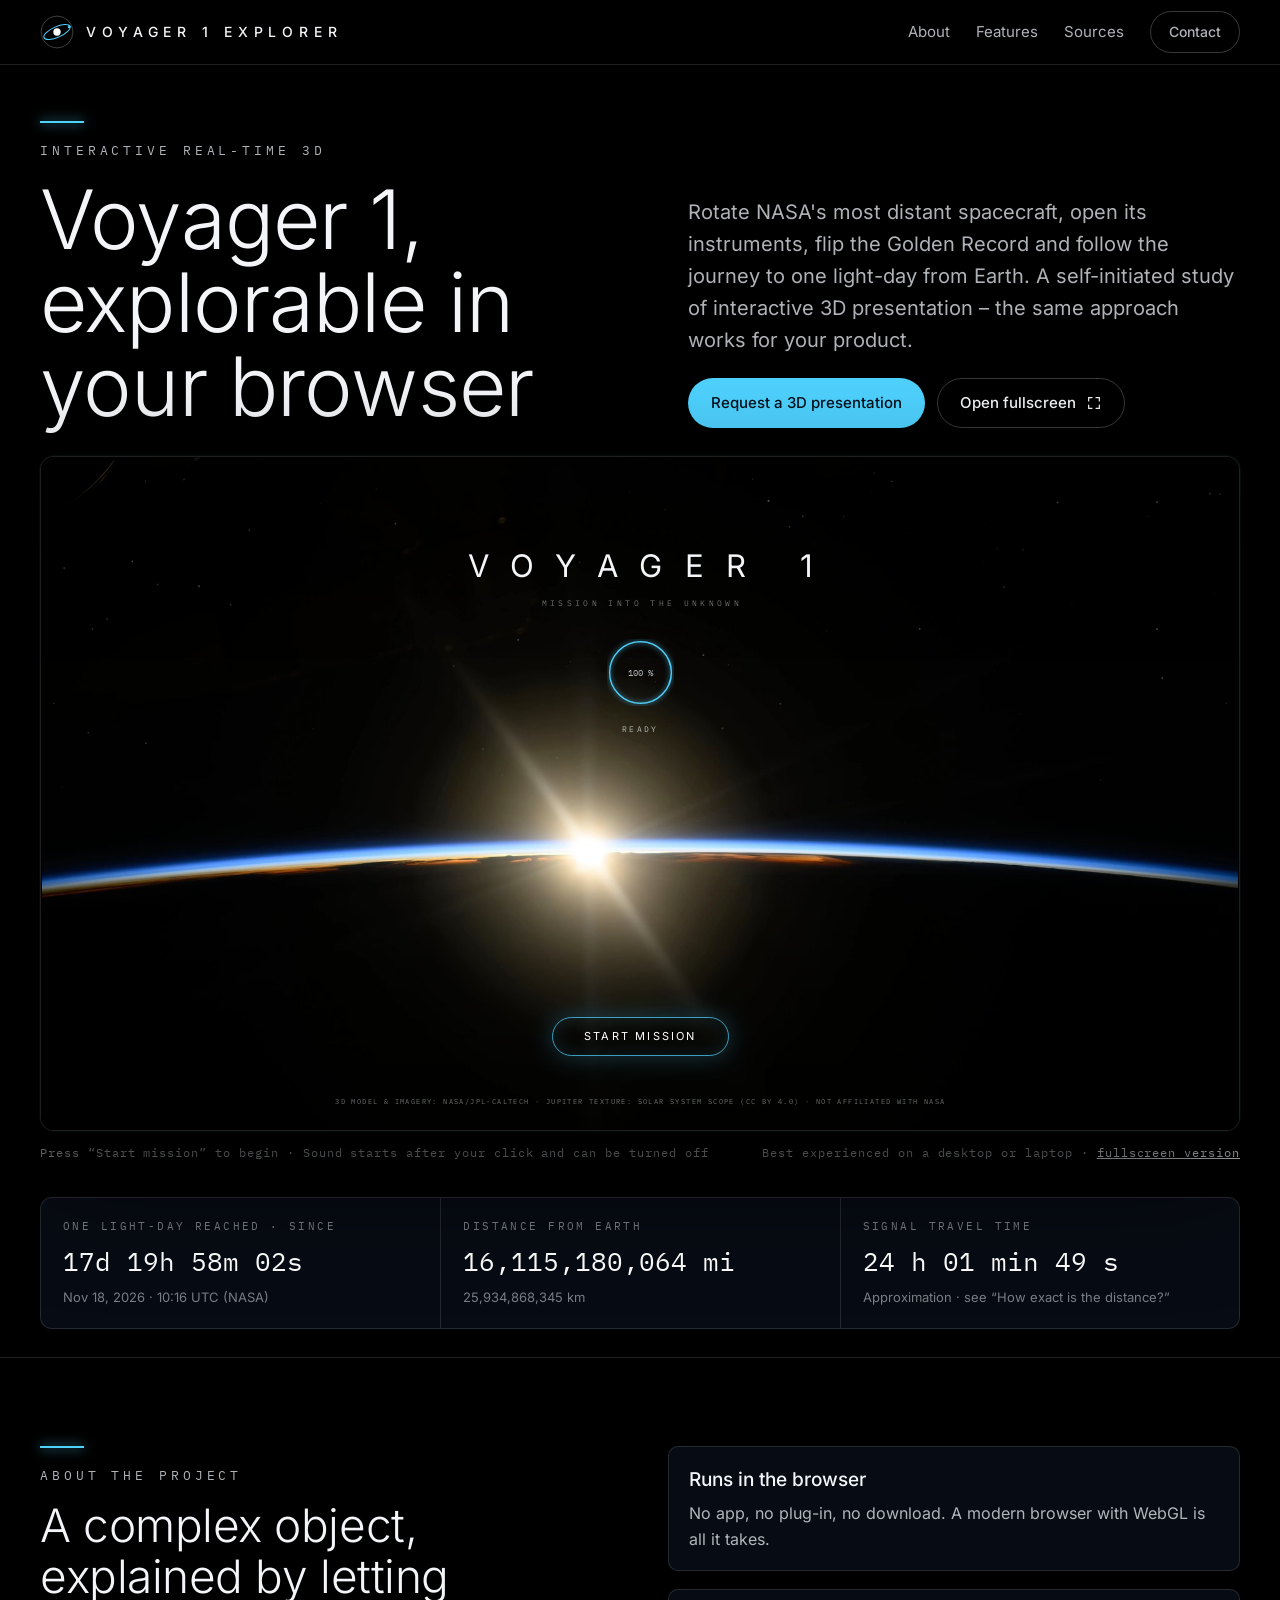
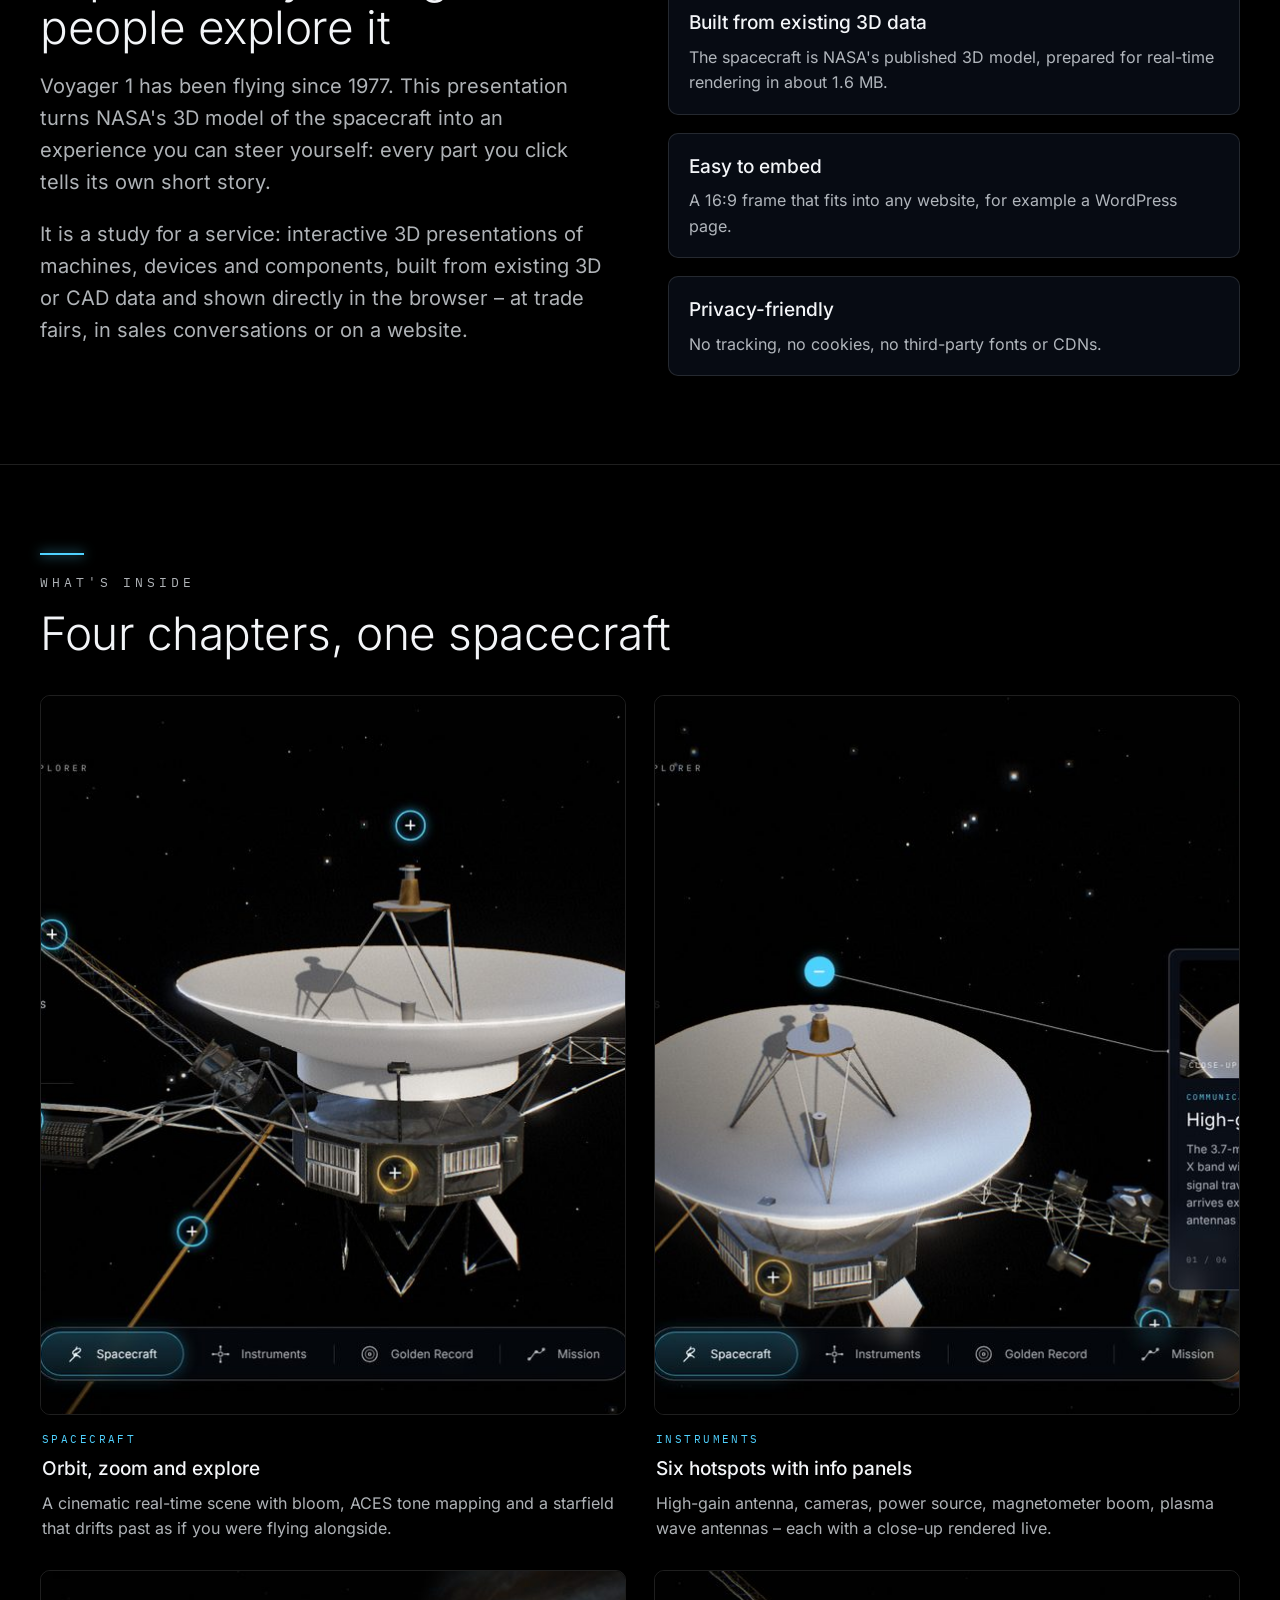
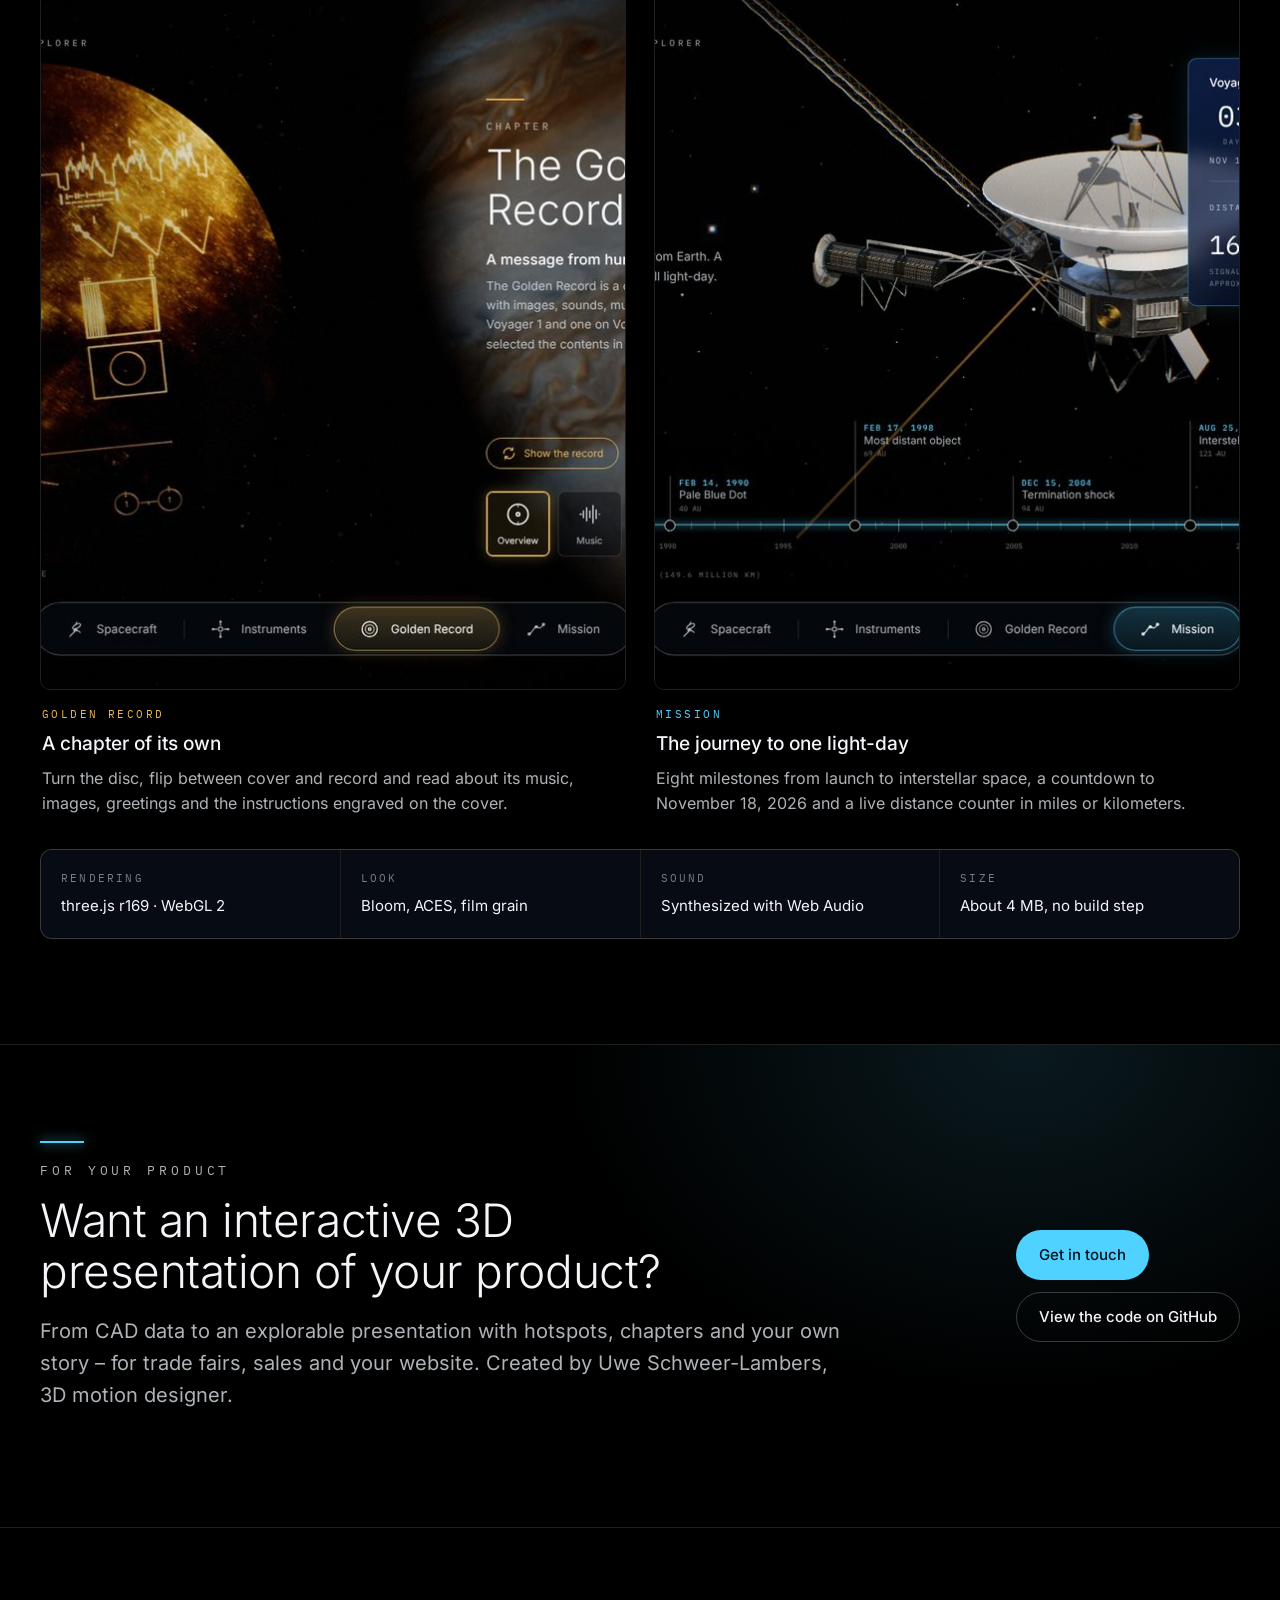
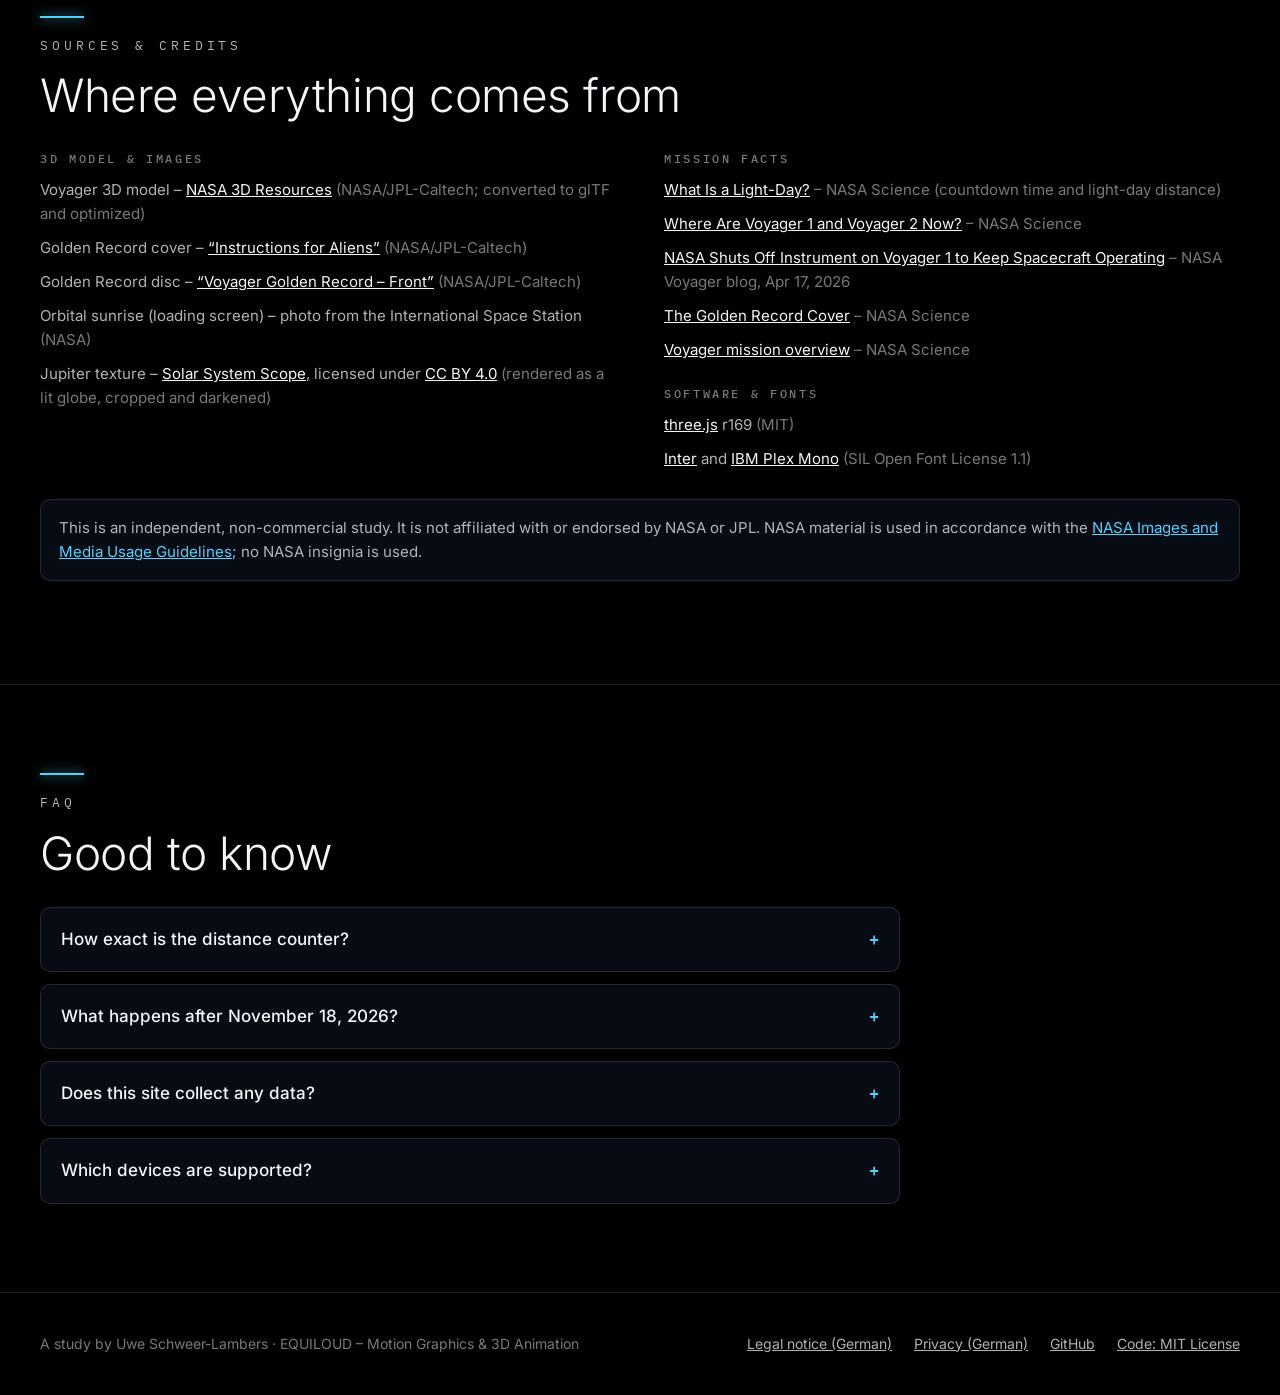
==== index.html @ da616061 "Add Voyager 1 Explorer site for GitHub Pages - Landing page (index.html): hero with the 16:9 present" ====
<!doctype html>
<html lang="en">
<head>
<meta charset="utf-8">
<meta name="viewport" content="width=device-width, initial-scale=1, viewport-fit=cover">
<title>Voyager 1 Explorer · Interactive real-time 3D</title>
<meta name="description" content="Explore NASA's Voyager 1 spacecraft in real-time 3D: instruments, the Golden Record and the journey to one light-day from Earth – a browser-based study in interactive 3D presentation.">
<link rel="canonical" href="https://uschweerlambers-art.github.io/voyager-explorer/">
<meta name="robots" content="index, follow">
<meta name="theme-color" content="#000000">
<link rel="icon" href="assets/favicon.svg" type="image/svg+xml">

<meta property="og:type" content="website">
<meta property="og:site_name" content="Voyager 1 Explorer">
<meta property="og:title" content="Voyager 1 Explorer · Interactive real-time 3D">
<meta property="og:description" content="Explore NASA's most distant spacecraft, the Golden Record and the journey to one light-day – right in your browser.">
<meta property="og:url" content="https://uschweerlambers-art.github.io/voyager-explorer/">
<meta property="og:image" content="https://uschweerlambers-art.github.io/voyager-explorer/assets/og-image.jpg">
<meta property="og:image:width" content="1200">
<meta property="og:image:height" content="630">
<meta property="og:image:alt" content="The Voyager 1 spacecraft rendered in 3D against a starfield, with the title Voyager 1 Explorer">
<meta name="twitter:card" content="summary_large_image">
<meta name="twitter:title" content="Voyager 1 Explorer · Interactive real-time 3D">
<meta name="twitter:description" content="Explore NASA's most distant spacecraft, the Golden Record and the journey to one light-day – right in your browser.">
<meta name="twitter:image" content="https://uschweerlambers-art.github.io/voyager-explorer/assets/og-image.jpg">

<!-- Fonts are self-hosted; this page makes no requests to third-party servers. -->
<link rel="stylesheet" href="app/lib/fonts.css">
<style>
:root{
  --bg:#000;
  --surface:#070b13;
  --surface-2:#0c1220;
  --ink:#f3f5f8;
  --ink-2:rgba(236,241,247,.74);
  --ink-3:rgba(236,241,247,.5);
  --line:rgba(255,255,255,.12);
  --line-2:rgba(255,255,255,.22);
  --accent:#4fd2ff;
  --accent-ink:#03111c;
  --gold:#e9b85c;
  --font-sans:Inter,system-ui,-apple-system,"Segoe UI",Roboto,sans-serif;
  --font-mono:"IBM Plex Mono",ui-monospace,SFMono-Regular,Menlo,monospace;
  --max:1240px;
  color-scheme:dark;
}
*{box-sizing:border-box}
html{scroll-behavior:smooth}
@media (prefers-reduced-motion:reduce){html{scroll-behavior:auto}}
body{margin:0;background:var(--bg);color:var(--ink);font-family:var(--font-sans);font-size:17px;line-height:1.6;-webkit-font-smoothing:antialiased}
img{max-width:100%;display:block}
a{color:var(--accent)}
a:focus-visible,button:focus-visible,iframe:focus-visible{outline:2px solid var(--accent);outline-offset:3px;border-radius:4px}
.wrap{max-width:var(--max);margin:0 auto;padding-left:max(20px,env(safe-area-inset-left,0px));padding-right:max(20px,env(safe-area-inset-right,0px))}
.skip{position:absolute;left:-999px;top:8px;background:var(--accent);color:var(--accent-ink);padding:8px 14px;border-radius:6px;z-index:50}
.skip:focus{left:12px}
.kicker{display:block;font-family:var(--font-mono);font-size:13px;letter-spacing:.3em;text-transform:uppercase;color:var(--ink-2)}
.kicker::before{content:"";display:block;width:44px;height:2px;background:var(--accent);box-shadow:0 0 12px var(--accent);margin-bottom:18px}
h1,h2,h3{text-wrap:balance;font-weight:300;letter-spacing:-.01em;margin:0}
h2{font-size:clamp(30px,4vw,46px);line-height:1.1;margin:14px 0 18px}
h3{font-weight:500;font-size:19px;letter-spacing:0;margin:0 0 6px}
p{margin:0 0 1em}
.lead{font-size:clamp(17px,1.6vw,20px);color:var(--ink-2);max-width:62ch}

/* header */
.top{position:sticky;top:env(safe-area-inset-top,0px);z-index:20;background:rgba(0,0,0,.72);backdrop-filter:blur(12px);border-bottom:1px solid var(--line)}
body::before{content:"";position:fixed;inset:0 0 auto;height:env(safe-area-inset-top,0px);background:#000;z-index:21}
.top .wrap{display:flex;align-items:center;justify-content:space-between;gap:16px;min-height:64px}
.brand{display:flex;align-items:center;gap:12px;color:var(--ink);text-decoration:none}
.brand svg{width:34px;height:34px;flex:none}
.brand b{font-weight:500;font-size:14px;letter-spacing:.42em}
.nav{display:flex;align-items:center;gap:26px}
.nav a{color:var(--ink-2);text-decoration:none;font-size:15px}
.nav a:hover{color:var(--ink)}
.btn{display:inline-flex;align-items:center;gap:10px;padding:12px 22px;border-radius:99px;font-size:15px;font-weight:500;text-decoration:none;border:1px solid transparent;transition:background .2s,border-color .2s,color .2s}
.btn-primary{background:var(--accent);color:var(--accent-ink)}
.btn-primary:hover{background:#86e1ff}
.btn-ghost{border-color:var(--line-2);color:var(--ink)}
.btn-ghost:hover{border-color:var(--accent);color:var(--accent)}
.btn svg{width:16px;height:16px}
.nav .btn{padding:9px 18px;font-size:14px}
@media (max-width:760px){.nav a:not(.btn){display:none}}

/* hero */
.hero{padding:56px 0 28px}
.hero-head{display:grid;grid-template-columns:minmax(0,1.1fr) minmax(0,1fr);gap:40px;align-items:end;margin-bottom:28px}
.hero h1{font-size:clamp(40px,6.4vw,82px);line-height:1.02;margin-top:16px}
.hero .lead{margin:0}
.hero-ctas{display:flex;flex-wrap:wrap;gap:12px;margin-top:22px}
@media (max-width:860px){.hero-head{grid-template-columns:minmax(0,1fr);gap:18px}}
.stage{position:relative;width:100%;max-width:100%;aspect-ratio:16/9;border-radius:14px;overflow:hidden;background:#000;border:1px solid var(--line);box-shadow:0 40px 120px rgba(0,0,0,.6),0 0 0 1px rgba(79,210,255,.06)}
.stage iframe{position:absolute;inset:0;width:100%;height:100%;border:0}
.stage-note{display:flex;flex-wrap:wrap;justify-content:space-between;gap:8px 20px;margin-top:12px;font-family:var(--font-mono);font-size:12px;letter-spacing:.08em;color:var(--ink-3)}
.stage-note a{color:var(--ink-2)}

/* live strip */
.live{margin:34px 0 0;display:grid;grid-template-columns:repeat(3,minmax(0,1fr));border:1px solid var(--line);border-radius:12px;background:var(--surface)}
.live>div{padding:20px 22px;min-width:0}
.live>div+div{border-left:1px solid var(--line)}
.live span{display:block;font-family:var(--font-mono);font-size:11px;letter-spacing:.22em;text-transform:uppercase;color:var(--ink-3)}
.live b{display:block;margin-top:6px;font-family:var(--font-mono);font-weight:400;font-size:clamp(18px,2.2vw,26px);font-variant-numeric:tabular-nums;color:#fff;overflow-wrap:anywhere}
.live small{display:block;margin-top:4px;font-size:13px;color:var(--ink-3)}
@media (max-width:760px){.live{grid-template-columns:minmax(0,1fr)}.live>div+div{border-left:0;border-top:1px solid var(--line)}}

/* sections */
section.block{padding:88px 0;border-top:1px solid var(--line)}
.split{display:grid;grid-template-columns:minmax(0,1fr) minmax(0,1fr);gap:56px;align-items:start}
@media (max-width:860px){.split{grid-template-columns:minmax(0,1fr);gap:28px}}
.points{list-style:none;margin:0;padding:0;display:grid;gap:18px}
.points li{padding:18px 20px;border:1px solid var(--line);border-radius:10px;background:var(--surface)}
.points li p{margin:0;color:var(--ink-2);font-size:16px}
.features{display:grid;grid-template-columns:repeat(2,minmax(0,1fr));gap:28px;margin-top:36px}
@media (max-width:760px){.features{grid-template-columns:minmax(0,1fr)}}
.feature{margin:0}
.feature img{border-radius:10px;border:1px solid var(--line);aspect-ratio:16/9;object-fit:cover;width:100%}
.feature figcaption{padding:16px 2px 0}
.feature figcaption p{color:var(--ink-2);font-size:16px;margin:0}
.feature .tag{font-family:var(--font-mono);font-size:11px;letter-spacing:.22em;text-transform:uppercase;color:var(--accent);display:block;margin-bottom:6px}
.feature.gold .tag{color:var(--gold)}
.tech{display:grid;grid-template-columns:repeat(4,minmax(0,1fr));gap:1px;background:var(--line);border:1px solid var(--line);border-radius:12px;overflow:hidden;margin-top:32px}
.tech div{background:var(--surface);padding:20px}
.tech dt{font-family:var(--font-mono);font-size:11px;letter-spacing:.2em;text-transform:uppercase;color:var(--ink-3)}
.tech dd{margin:6px 0 0;font-size:15px;color:var(--ink)}
@media (max-width:860px){.tech{grid-template-columns:repeat(2,minmax(0,1fr))}}

/* CTA */
.cta{padding:96px 0;border-top:1px solid var(--line);background:radial-gradient(60% 120% at 80% 0%,rgba(79,210,255,.12),transparent 60%),var(--bg)}
.cta .box{display:grid;grid-template-columns:minmax(0,1.3fr) auto;gap:32px;align-items:center}
@media (max-width:860px){.cta .box{grid-template-columns:minmax(0,1fr)}}
.cta-actions{display:flex;flex-direction:column;gap:12px;align-items:flex-start}

/* sources */
.sources{display:grid;grid-template-columns:repeat(2,minmax(0,1fr));gap:24px 48px;margin-top:28px}
@media (max-width:760px){.sources{grid-template-columns:minmax(0,1fr)}}
.sources h3{font-family:var(--font-mono);font-weight:500;font-size:12px;letter-spacing:.22em;text-transform:uppercase;color:var(--ink-3);margin-bottom:10px}
.sources ul{list-style:none;margin:0;padding:0;display:grid;gap:10px}
.sources li{font-size:15px;color:var(--ink-2);min-width:0;overflow-wrap:anywhere}
.sources li a{color:var(--ink)}
.sources li em{font-style:normal;color:var(--ink-3)}
.note{margin-top:28px;padding:16px 18px;border:1px solid var(--line);border-radius:10px;font-size:15px;color:var(--ink-2);background:var(--surface)}

/* faq */
.faq{display:grid;gap:12px;margin-top:28px;max-width:860px}
.faq details{border:1px solid var(--line);border-radius:10px;background:var(--surface);padding:0 20px}
.faq summary{cursor:pointer;list-style:none;padding:18px 0;font-weight:500;display:flex;justify-content:space-between;gap:16px}
.faq summary::-webkit-details-marker{display:none}
.faq summary::after{content:"+";font-family:var(--font-mono);color:var(--accent)}
.faq details[open] summary::after{content:"–"}
.faq details p{color:var(--ink-2);font-size:16px}

/* footer */
footer{border-top:1px solid var(--line);padding:40px 0 calc(40px + env(safe-area-inset-bottom,0px));font-size:14px;color:var(--ink-3)}
footer .wrap{display:flex;flex-wrap:wrap;justify-content:space-between;gap:16px 32px}
footer nav{display:flex;flex-wrap:wrap;gap:8px 22px}
footer a{color:var(--ink-2)}
</style>
</head>
<body>
<a class="skip" href="#main">Skip to content</a>

<header class="top">
  <div class="wrap">
    <a class="brand" href="#top" aria-label="Voyager 1 Explorer – back to top">
      <svg viewBox="0 0 48 48" fill="none" aria-hidden="true"><circle cx="24" cy="24" r="22.5" stroke="rgba(255,255,255,.35)"/><ellipse cx="24" cy="24" rx="20" ry="7.5" transform="rotate(-24 24 24)" stroke="#4fd2ff" stroke-width="1.4"/><circle cx="24" cy="24" r="5.2" fill="#fff"/><circle cx="41.2" cy="16.6" r="2" fill="#4fd2ff"/></svg>
      <b>VOYAGER 1 EXPLORER</b>
    </a>
    <nav class="nav" aria-label="Main">
      <a href="#about">About</a>
      <a href="#features">Features</a>
      <a href="#sources">Sources</a>
      <a class="btn btn-ghost" href="https://www.uweschweerlambers.de/#kontakt" rel="noopener">Contact</a>
    </nav>
  </div>
</header>

<main id="main">
  <section class="hero" id="top">
    <div class="wrap">
      <div class="hero-head">
        <div>
          <span class="kicker">Interactive real-time 3D</span>
          <h1>Voyager 1, explorable in your browser</h1>
        </div>
        <div>
          <p class="lead">Rotate NASA's most distant spacecraft, open its instruments, flip the Golden Record and follow the journey to one light-day from Earth. A self-initiated study of interactive 3D presentation – the same approach works for your product.</p>
          <div class="hero-ctas">
            <a class="btn btn-primary" href="https://www.uweschweerlambers.de/#kontakt" rel="noopener">Request a 3D presentation</a>
            <a class="btn btn-ghost" href="app/index.html">Open fullscreen
              <svg viewBox="0 0 24 24" fill="none" stroke="currentColor" stroke-width="1.8" stroke-linecap="round" aria-hidden="true"><path d="M4 9V4h5M20 9V4h-5M4 15v5h5M20 15v5h-5"/></svg></a>
          </div>
        </div>
      </div>

      <div class="stage">
        <iframe src="app/index.html" title="Voyager 1 Explorer – interactive 3D presentation" allow="fullscreen; autoplay" allowfullscreen></iframe>
      </div>
      <div class="stage-note">
        <span>Press “Start mission” to begin · Sound starts after your click and can be turned off</span>
        <span>Best experienced on a desktop or laptop · <a href="app/index.html">fullscreen version</a></span>
      </div>

      <div class="live" aria-live="off">
        <div><span id="lvLabel">One light-day in</span><b id="lvCount">–</b><small>Nov 18, 2026 · 10:16 UTC (NASA)</small></div>
        <div><span>Distance from Earth</span><b id="lvMi">–</b><small id="lvKm">–</small></div>
        <div><span>Signal travel time</span><b id="lvLt">–</b><small>Approximation · see “How exact is the distance?”</small></div>
      </div>
    </div>
  </section>

  <section class="block" id="about" aria-labelledby="about-h">
    <div class="wrap split">
      <div>
        <span class="kicker">About the project</span>
        <h2 id="about-h">A complex object, explained by letting people explore it</h2>
        <p class="lead">Voyager 1 has been flying since 1977. This presentation turns NASA's 3D model of the spacecraft into an experience you can steer yourself: every part you click tells its own short story.</p>
        <p class="lead">It is a study for a service: interactive 3D presentations of machines, devices and components, built from existing 3D or CAD data and shown directly in the browser – at trade fairs, in sales conversations or on a website.</p>
      </div>
      <ul class="points">
        <li><h3>Runs in the browser</h3><p>No app, no plug-in, no download. A modern browser with WebGL is all it takes.</p></li>
        <li><h3>Built from existing 3D data</h3><p>The spacecraft is NASA's published 3D model, prepared for real-time rendering in about 1.6 MB.</p></li>
        <li><h3>Easy to embed</h3><p>A 16:9 frame that fits into any website, for example a WordPress page.</p></li>
        <li><h3>Privacy-friendly</h3><p>No tracking, no cookies, no third-party fonts or CDNs.</p></li>
      </ul>
    </div>
  </section>

  <section class="block" id="features" aria-labelledby="features-h">
    <div class="wrap">
      <span class="kicker">What's inside</span>
      <h2 id="features-h">Four chapters, one spacecraft</h2>
      <div class="features">
        <figure class="feature">
          <img src="assets/shot-spacecraft.jpg" width="1280" height="720" loading="lazy" alt="Voyager 1 in 3D against a starfield, with hotspot markers on its antenna, cameras and power source">
          <figcaption><span class="tag">Spacecraft</span><h3>Orbit, zoom and explore</h3><p>A cinematic real-time scene with bloom, ACES tone mapping and a starfield that drifts past as if you were flying alongside.</p></figcaption>
        </figure>
        <figure class="feature">
          <img src="assets/shot-hotspots.jpg" width="1280" height="720" loading="lazy" alt="An info panel about the high-gain antenna, connected by a line to the hotspot on the dish">
          <figcaption><span class="tag">Instruments</span><h3>Six hotspots with info panels</h3><p>High-gain antenna, cameras, power source, magnetometer boom, plasma wave antennas – each with a close-up rendered live.</p></figcaption>
        </figure>
        <figure class="feature gold">
          <img src="assets/shot-golden-record.jpg" width="1280" height="720" loading="lazy" alt="The engraved cover of the Golden Record as a rotating 3D disc in front of a darkened Jupiter">
          <figcaption><span class="tag">Golden Record</span><h3>A chapter of its own</h3><p>Turn the disc, flip between cover and record and read about its music, images, greetings and the instructions engraved on the cover.</p></figcaption>
        </figure>
        <figure class="feature">
          <img src="assets/shot-journey.jpg" width="1280" height="720" loading="lazy" alt="A timeline from 1977 to 2026 with milestones, a countdown to one light-day and a distance counter">
          <figcaption><span class="tag">Mission</span><h3>The journey to one light-day</h3><p>Eight milestones from launch to interstellar space, a countdown to November 18, 2026 and a live distance counter in miles or kilometers.</p></figcaption>
        </figure>
      </div>
      <dl class="tech">
        <div><dt>Rendering</dt><dd>three.js r169 · WebGL 2</dd></div>
        <div><dt>Look</dt><dd>Bloom, ACES, film grain</dd></div>
        <div><dt>Sound</dt><dd>Synthesized with Web Audio</dd></div>
        <div><dt>Size</dt><dd>About 4 MB, no build step</dd></div>
      </dl>
    </div>
  </section>

  <section class="cta" aria-labelledby="cta-h">
    <div class="wrap box">
      <div>
        <span class="kicker">For your product</span>
        <h2 id="cta-h">Want an interactive 3D presentation of your product?</h2>
        <p class="lead">From CAD data to an explorable presentation with hotspots, chapters and your own story – for trade fairs, sales and your website. Created by Uwe Schweer-Lambers, 3D motion designer.</p>
      </div>
      <div class="cta-actions">
        <a class="btn btn-primary" href="https://www.uweschweerlambers.de/#kontakt" rel="noopener">Get in touch</a>
        <a class="btn btn-ghost" href="https://github.com/uschweerlambers-art/voyager-explorer" rel="noopener">View the code on GitHub</a>
      </div>
    </div>
  </section>

  <section class="block" id="sources" aria-labelledby="sources-h">
    <div class="wrap">
      <span class="kicker">Sources &amp; credits</span>
      <h2 id="sources-h">Where everything comes from</h2>
      <div class="sources">
        <div>
          <h3>3D model &amp; images</h3>
          <ul>
            <li>Voyager 3D model – <a href="https://science.nasa.gov/3d-resources/" rel="noopener">NASA 3D Resources</a> <em>(NASA/JPL-Caltech; converted to glTF and optimized)</em></li>
            <li>Golden Record cover – <a href="https://www.nasa.gov/image-detail/the-sounds-of-earth-record-cover" rel="noopener">“Instructions for Aliens”</a> <em>(NASA/JPL-Caltech)</em></li>
            <li>Golden Record disc – <a href="https://science.nasa.gov/image-detail/voyager-gold-record-front" rel="noopener">“Voyager Golden Record – Front”</a> <em>(NASA/JPL-Caltech)</em></li>
            <li>Orbital sunrise (loading screen) – photo from the International Space Station <em>(NASA)</em></li>
            <li>Jupiter texture – <a href="https://www.solarsystemscope.com/textures/" rel="noopener">Solar System Scope</a>, licensed under <a href="https://creativecommons.org/licenses/by/4.0/" rel="noopener">CC BY 4.0</a> <em>(rendered as a lit globe, cropped and darkened)</em></li>
          </ul>
        </div>
        <div>
          <h3>Mission facts</h3>
          <ul>
            <li><a href="https://science.nasa.gov/mission/voyager/voyager-1/voyager-1-what-is-a-light-day/" rel="noopener">What Is a Light-Day?</a> <em>– NASA Science (countdown time and light-day distance)</em></li>
            <li><a href="https://science.nasa.gov/mission/voyager/where-are-voyager-1-and-voyager-2-now/" rel="noopener">Where Are Voyager 1 and Voyager 2 Now?</a> <em>– NASA Science</em></li>
            <li><a href="https://science.nasa.gov/blogs/voyager/2026/04/17/nasa-shuts-off-instrument-on-voyager-1-to-keep-spacecraft-operating/" rel="noopener">NASA Shuts Off Instrument on Voyager 1 to Keep Spacecraft Operating</a> <em>– NASA Voyager blog, Apr 17, 2026</em></li>
            <li><a href="https://science.nasa.gov/mission/voyager/golden-record-cover/" rel="noopener">The Golden Record Cover</a> <em>– NASA Science</em></li>
            <li><a href="https://science.nasa.gov/mission/voyager/" rel="noopener">Voyager mission overview</a> <em>– NASA Science</em></li>
          </ul>
          <h3 style="margin-top:22px">Software &amp; fonts</h3>
          <ul>
            <li><a href="https://threejs.org/" rel="noopener">three.js</a> r169 <em>(MIT)</em></li>
            <li><a href="https://rsms.me/inter/" rel="noopener">Inter</a> and <a href="https://github.com/IBM/plex" rel="noopener">IBM Plex Mono</a> <em>(SIL Open Font License 1.1)</em></li>
          </ul>
        </div>
      </div>
      <p class="note">This is an independent, non-commercial study. It is not affiliated with or endorsed by NASA or JPL. NASA material is used in accordance with the <a href="https://www.nasa.gov/nasa-brand-center/images-and-media/" rel="noopener">NASA Images and Media Usage Guidelines</a>; no NASA insignia is used.</p>
    </div>
  </section>

  <section class="block" id="faq" aria-labelledby="faq-h">
    <div class="wrap">
      <span class="kicker">FAQ</span>
      <h2 id="faq-h">Good to know</h2>
      <div class="faq">
        <details>
          <summary>How exact is the distance counter?</summary>
          <p>It is an approximation. It is anchored to NASA's figure that Voyager 1 is exactly one light-day (16,094,799,096 miles / 25,902,068,356 km) from Earth on November 18, 2026 at 5:16:07 a.m. EST. From there it adds the spacecraft's speed of about 16.9 km/s and Earth's position on its orbit around the Sun. Values can differ from NASA's live figures by some tens of thousands of kilometers.</p>
        </details>
        <details>
          <summary>What happens after November 18, 2026?</summary>
          <p>The countdown turns into a counter showing the time since Voyager 1 reached one light-day. The distance and the signal travel time keep growing.</p>
        </details>
        <details>
          <summary>Does this site collect any data?</summary>
          <p>There are no cookies, no analytics and no forms. All files, including fonts and the 3D library, are served from this site. If you switch between miles and kilometers, that choice is stored only in your own browser. The site is hosted on GitHub Pages; GitHub processes technical data such as IP addresses to deliver it. See the privacy notice linked below.</p>
        </details>
        <details>
          <summary>Which devices are supported?</summary>
          <p>Current versions of Chrome, Edge, Firefox and Safari with WebGL 2. It also runs on phones and tablets, but the 16:9 presentation is best viewed on a larger screen or in landscape.</p>
        </details>
      </div>
    </div>
  </section>
</main>

<footer>
  <div class="wrap">
    <div>A study by Uwe Schweer-Lambers · EQUILOUD – Motion Graphics &amp; 3D Animation</div>
    <nav aria-label="Legal">
      <a href="https://www.uweschweerlambers.de/impressum/" rel="noopener" hreflang="de">Legal notice (German)</a>
      <a href="https://www.uweschweerlambers.de/datenschutzerklaerung/" rel="noopener" hreflang="de">Privacy (German)</a>
      <a href="https://github.com/uschweerlambers-art/voyager-explorer" rel="noopener">GitHub</a>
      <a href="https://github.com/uschweerlambers-art/voyager-explorer/blob/main/LICENSE" rel="noopener">Code: MIT License</a>
    </nav>
  </div>
</footer>

<script>
/* Live strip: same model as the distance counter in the presentation (see app/index.html). */
(function(){
  var LIGHTDAY_UTC=Date.UTC(2026,10,18,10,16,7), D_LIGHTDAY=25902068356;
  var C=299792.458, AU=149597870.7, V=16.9, MI=1.609344;
  var ra=258.3*Math.PI/180, de=12.1*Math.PI/180, ep=23.439*Math.PI/180;
  var x=Math.cos(de)*Math.cos(ra), y=Math.cos(de)*Math.sin(ra), z=Math.sin(de);
  var U=[x, y*Math.cos(ep)+z*Math.sin(ep), -y*Math.sin(ep)+z*Math.cos(ep)];
  function earth(ms){var n=ms/864e5+2440587.5-2451545,r=Math.PI/180,L=(280.46+.9856474*n)*r,g=(357.528+.9856003*n)*r,l=L+(1.915*Math.sin(g)+.02*Math.sin(2*g))*r+Math.PI,R=(1.00014-.01671*Math.cos(g)-.00014*Math.cos(2*g))*AU;return[R*Math.cos(l),R*Math.sin(l),0];}
  function dist(ms,R0){var R=R0+V*(ms-LIGHTDAY_UTC)/1000,e=earth(ms);return Math.hypot(R*U[0]-e[0],R*U[1]-e[1],R*U[2]-e[2]);}
  var R0=D_LIGHTDAY; for(var i=0;i<6;i++){R0+=D_LIGHTDAY-dist(LIGHTDAY_UTC,R0);}
  var f=new Intl.NumberFormat('en-US',{maximumFractionDigits:0});
  var $=function(id){return document.getElementById(id);};
  function p(n){return String(n).padStart(2,'0');}
  function tick(){
    var now=Date.now(), diff=LIGHTDAY_UTC-now, past=diff<0; diff=Math.abs(diff);
    var d=Math.floor(diff/864e5),h=Math.floor(diff/36e5)%24,m=Math.floor(diff/6e4)%60,s=Math.floor(diff/1e3)%60;
    $('lvLabel').textContent= past ? 'One light-day reached · since' : 'One light-day in';
    $('lvCount').textContent= d+'d '+p(h)+'h '+p(m)+'m '+p(s)+'s';
    var km=dist(now,R0); $('lvMi').textContent=f.format(km/MI)+' mi'; $('lvKm').textContent=f.format(km)+' km';
    var lt=km/C; $('lvLt').textContent=Math.floor(lt/3600)+' h '+p(Math.floor(lt/60)%60)+' min '+p(Math.floor(lt)%60)+' s';
  }
  tick(); setInterval(tick,1000);
})();
</script>
</body>
</html>
---- app/lib/fonts.css ----
@font-face{font-family:'Inter';font-style:normal;font-weight:300;font-display:swap;src:url('fonts/inter-latin-300-normal.woff2') format('woff2')}
@font-face{font-family:'Inter';font-style:normal;font-weight:400;font-display:swap;src:url('fonts/inter-latin-400-normal.woff2') format('woff2')}
@font-face{font-family:'Inter';font-style:normal;font-weight:500;font-display:swap;src:url('fonts/inter-latin-500-normal.woff2') format('woff2')}
@font-face{font-family:'Inter';font-style:normal;font-weight:600;font-display:swap;src:url('fonts/inter-latin-600-normal.woff2') format('woff2')}
@font-face{font-family:'IBM Plex Mono';font-style:normal;font-weight:400;font-display:swap;src:url('fonts/ibm-plex-mono-latin-400-normal.woff2') format('woff2')}
@font-face{font-family:'IBM Plex Mono';font-style:normal;font-weight:500;font-display:swap;src:url('fonts/ibm-plex-mono-latin-500-normal.woff2') format('woff2')}
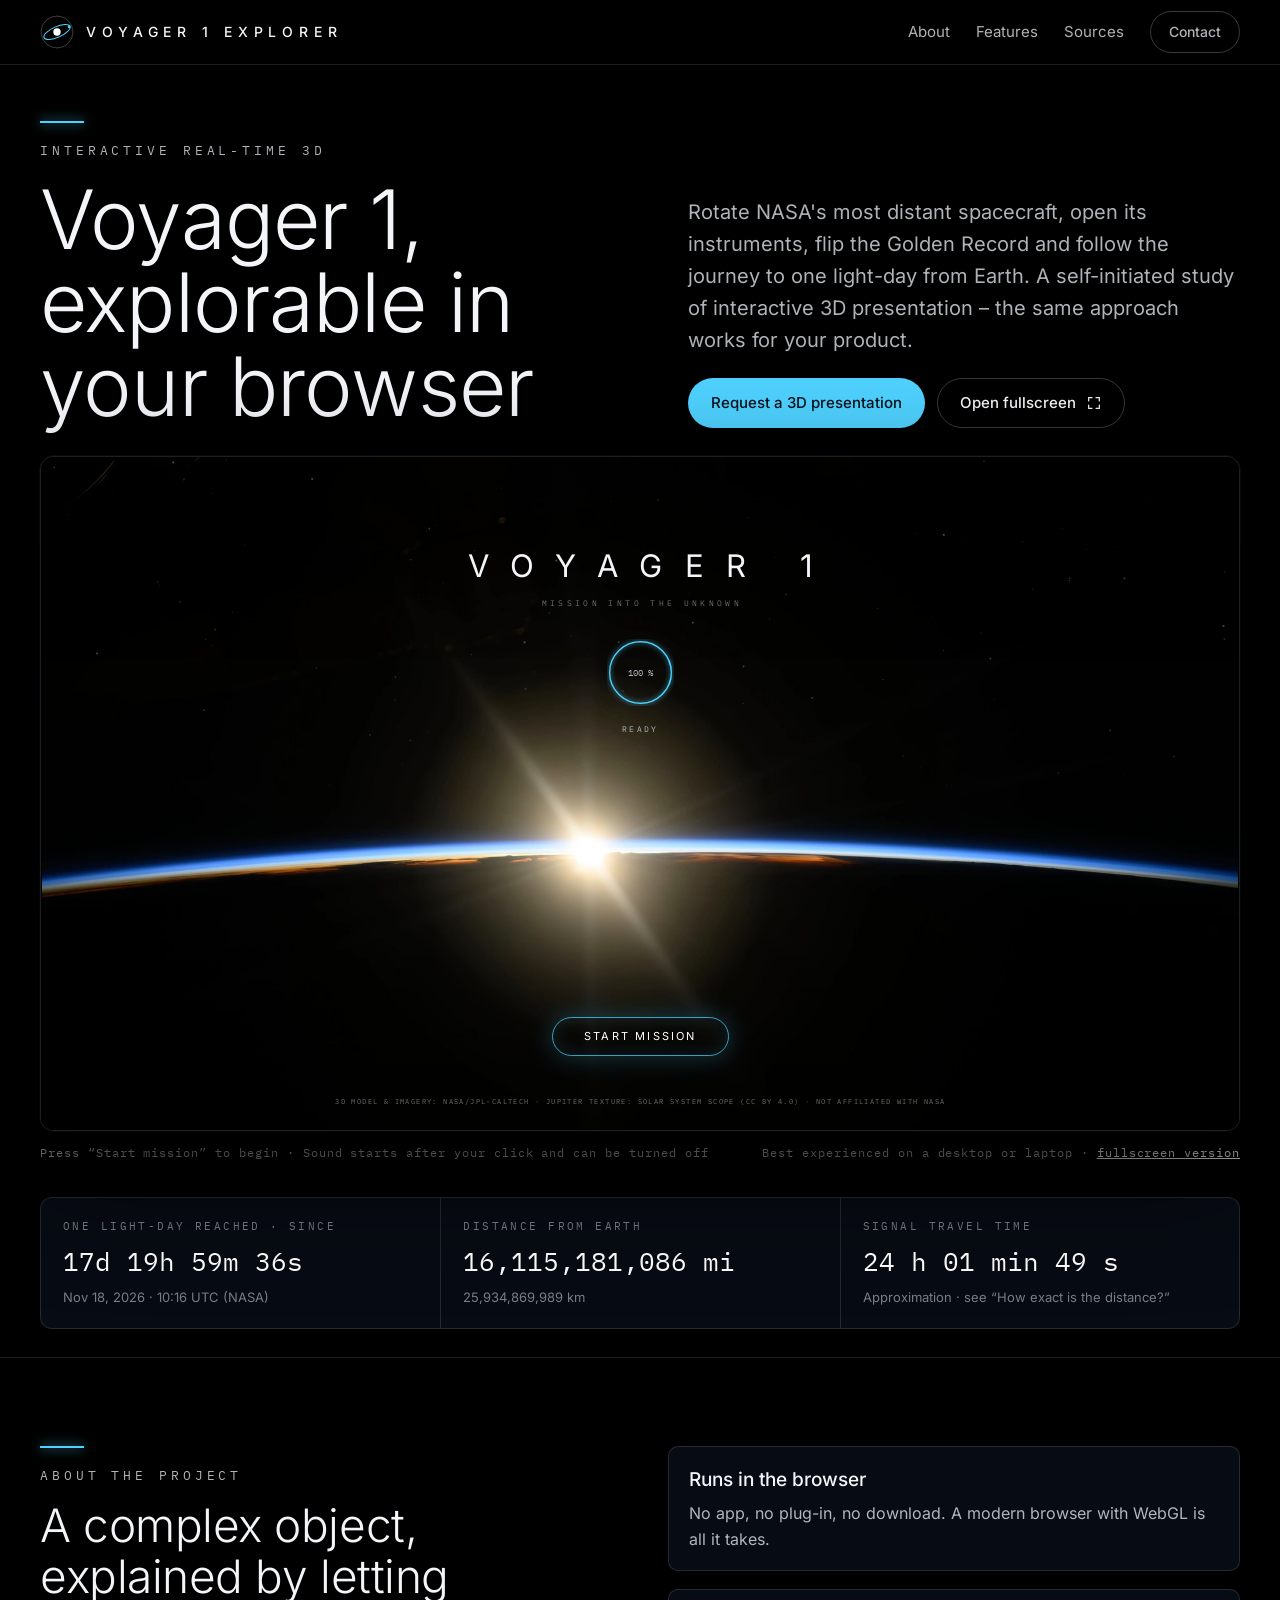
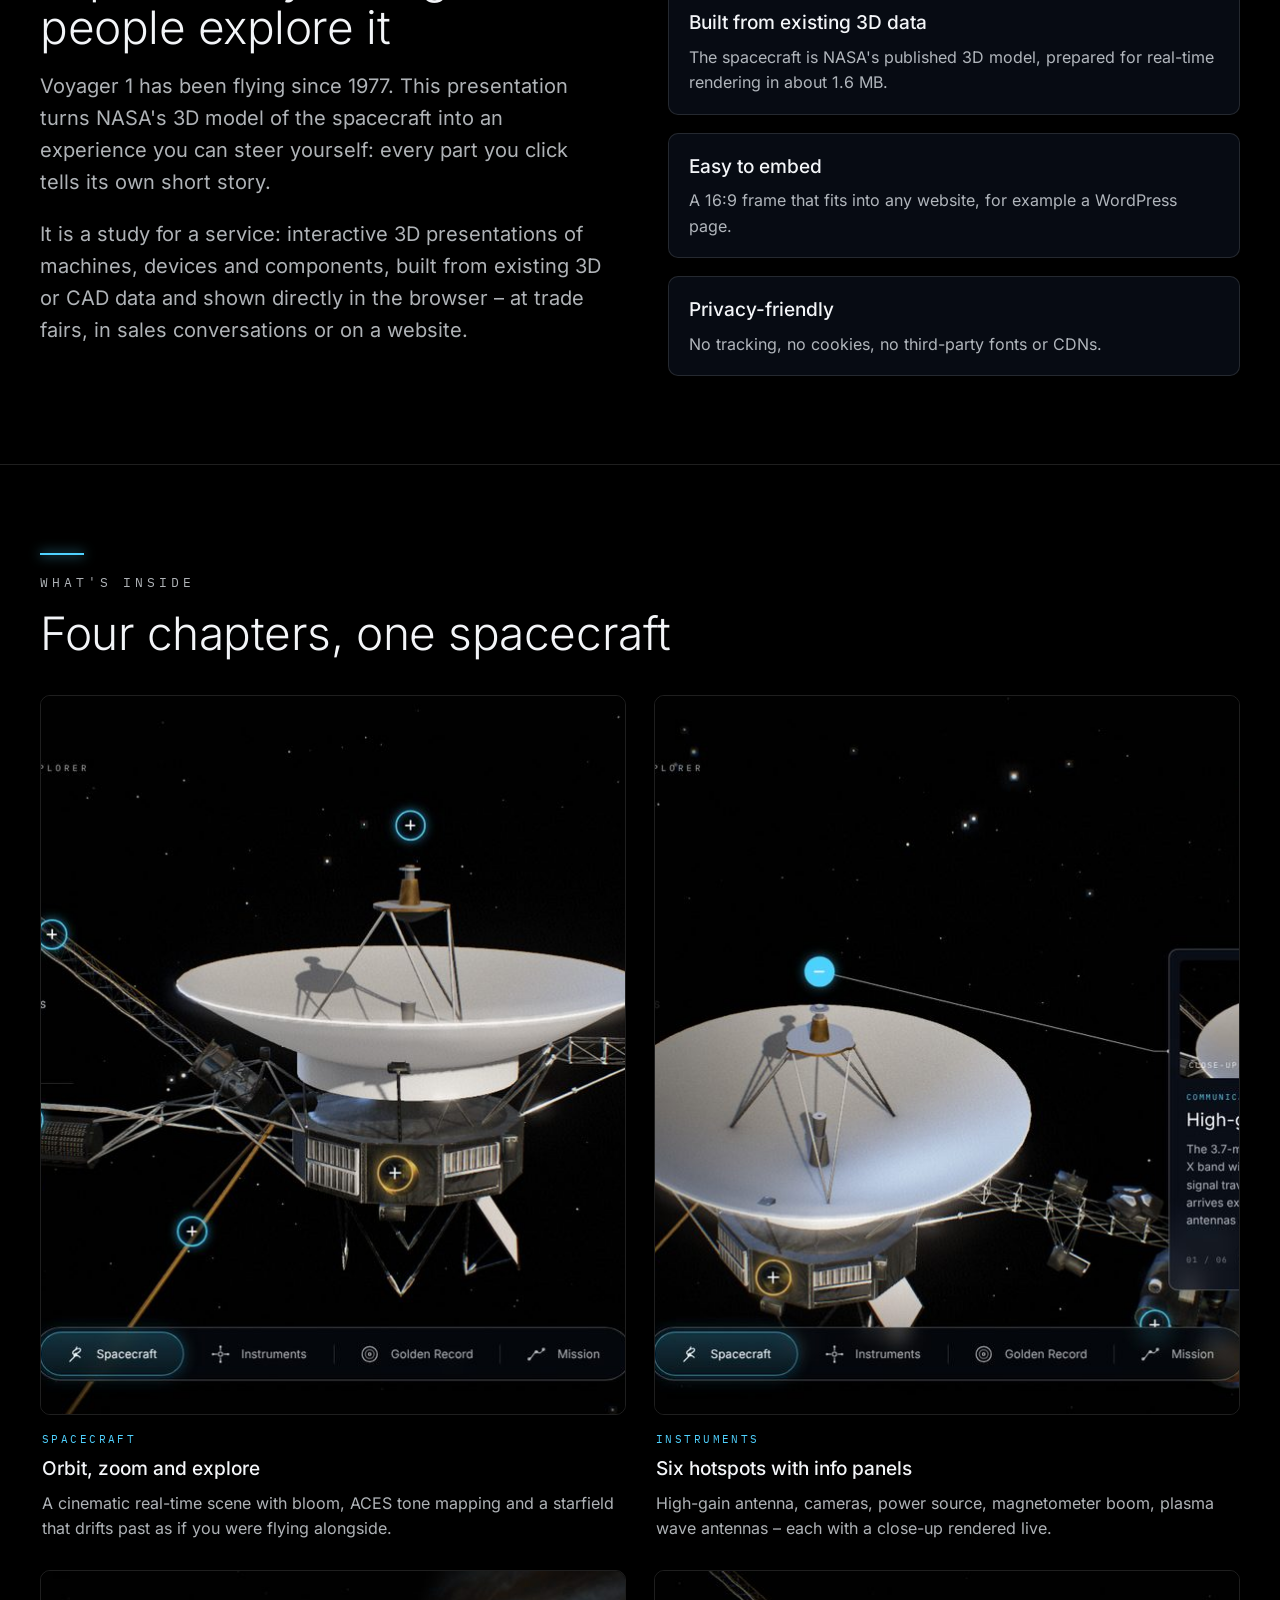
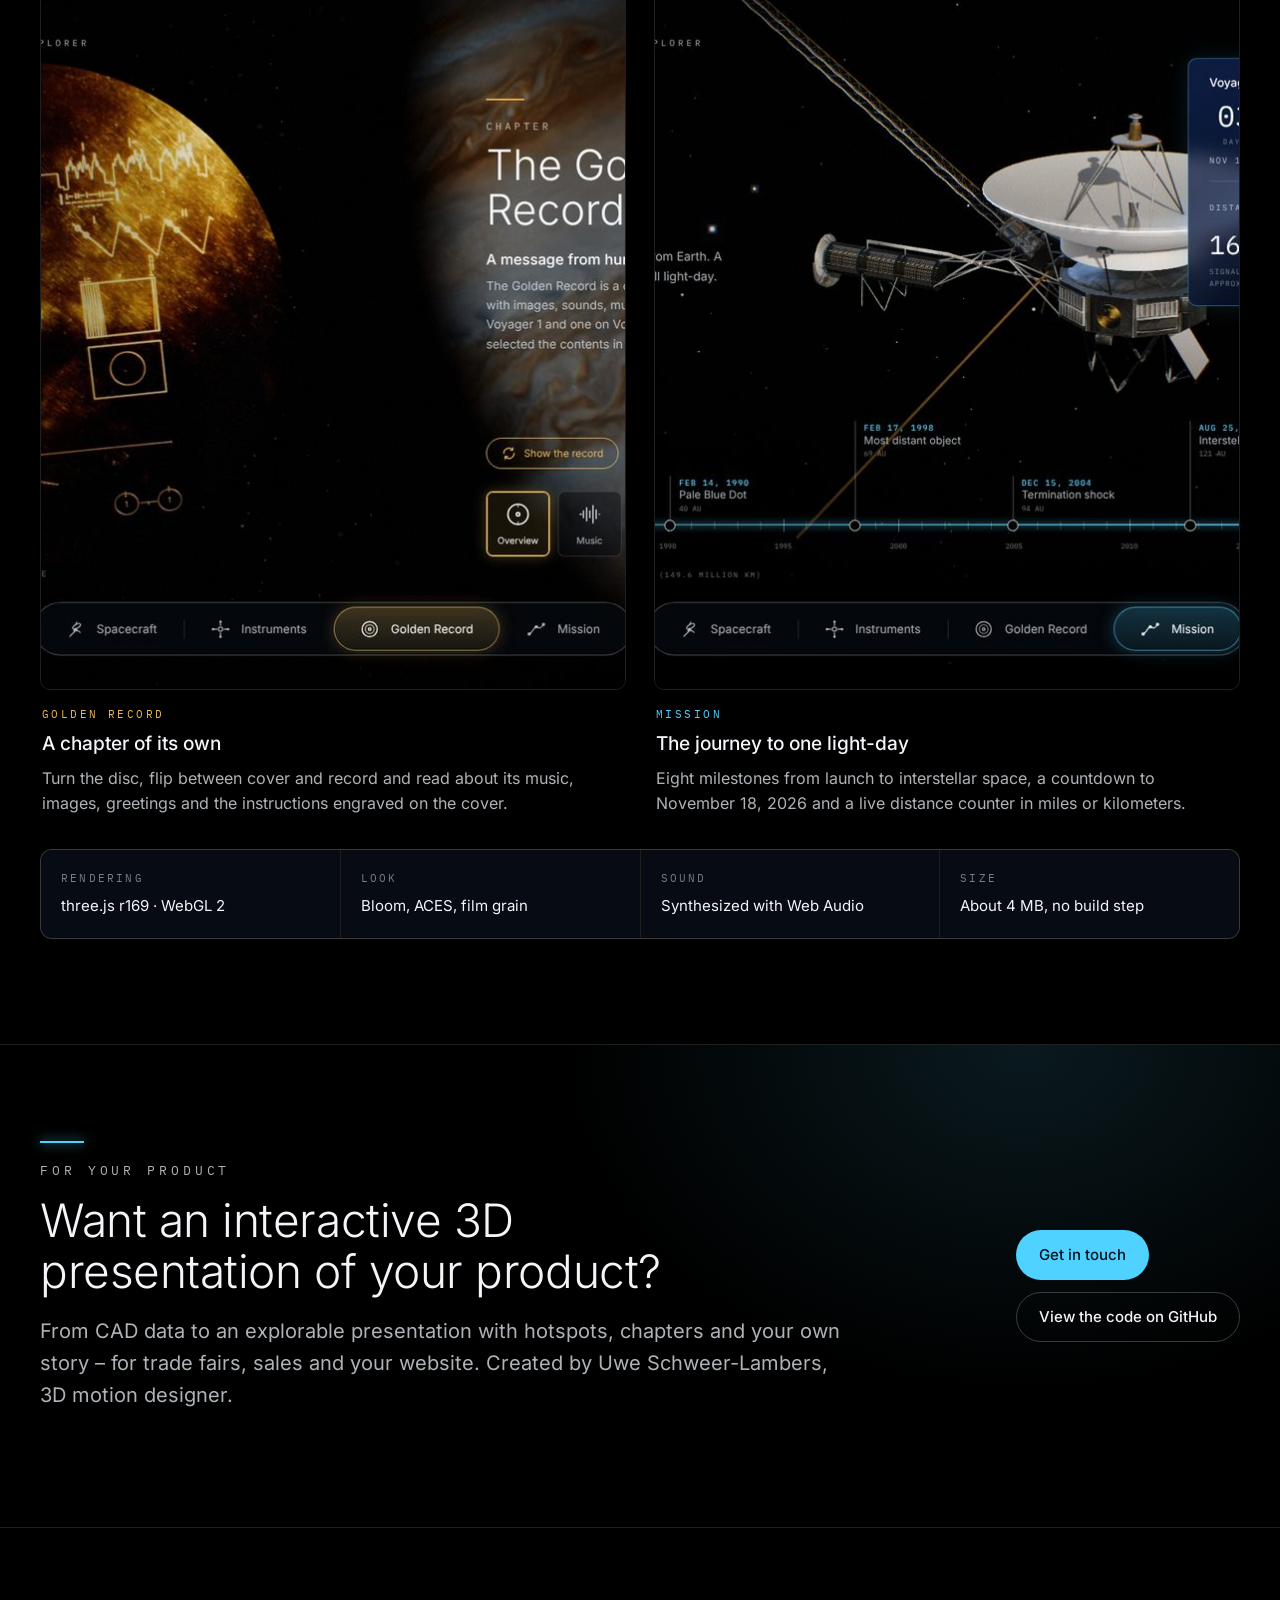
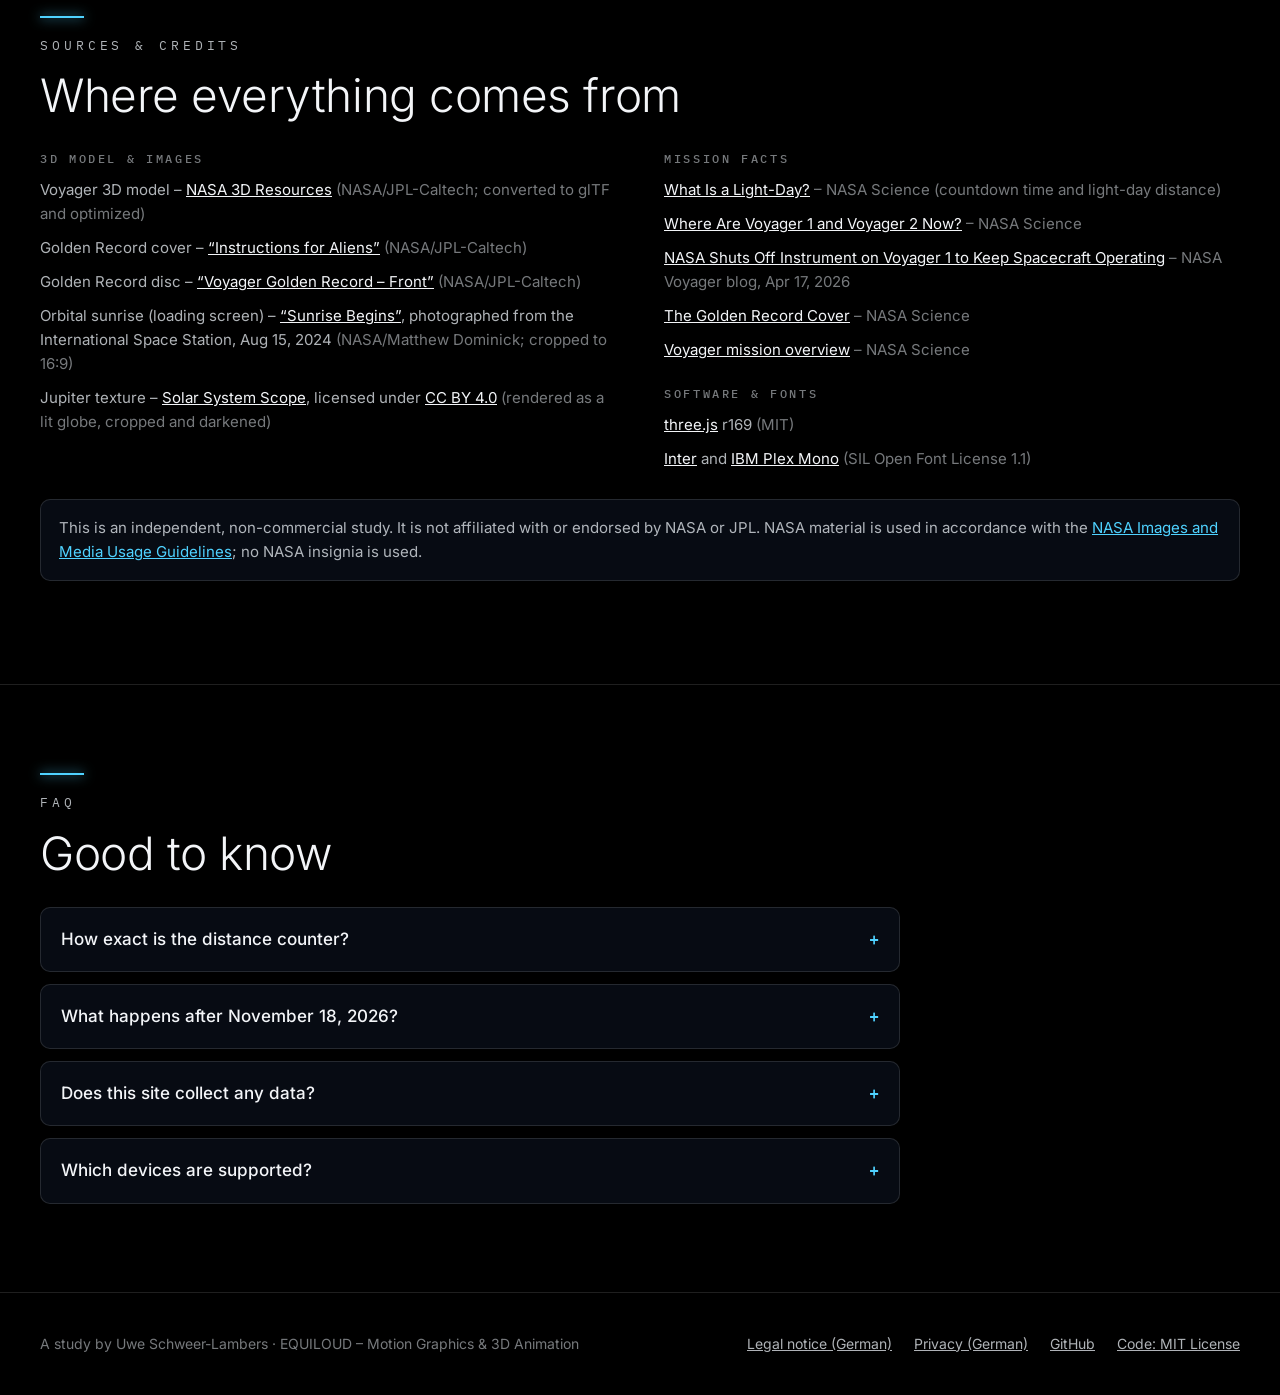
==== commit 2fe44690: "Credit loading-screen photo: NASA "Sunrise Begins" (iss071e487194) Co-Authored-By: Claude Opus 5.5 <" ====
--- a/index.html
+++ b/index.html
@@ -280,7 +280,7 @@
             <li>Voyager 3D model – <a href="https://science.nasa.gov/3d-resources/" rel="noopener">NASA 3D Resources</a> <em>(NASA/JPL-Caltech; converted to glTF and optimized)</em></li>
             <li>Golden Record cover – <a href="https://www.nasa.gov/image-detail/the-sounds-of-earth-record-cover" rel="noopener">“Instructions for Aliens”</a> <em>(NASA/JPL-Caltech)</em></li>
             <li>Golden Record disc – <a href="https://science.nasa.gov/image-detail/voyager-gold-record-front" rel="noopener">“Voyager Golden Record – Front”</a> <em>(NASA/JPL-Caltech)</em></li>
-            <li>Orbital sunrise (loading screen) – photo from the International Space Station <em>(NASA)</em></li>
+            <li>Orbital sunrise (loading screen) – <a href="https://www.nasa.gov/image-article/sunrise-begins/" rel="noopener">“Sunrise Begins”</a>, photographed from the International Space Station, Aug 15, 2024 <em>(NASA/Matthew Dominick; cropped to 16:9)</em></li>
             <li>Jupiter texture – <a href="https://www.solarsystemscope.com/textures/" rel="noopener">Solar System Scope</a>, licensed under <a href="https://creativecommons.org/licenses/by/4.0/" rel="noopener">CC BY 4.0</a> <em>(rendered as a lit globe, cropped and darkened)</em></li>
           </ul>
         </div>
